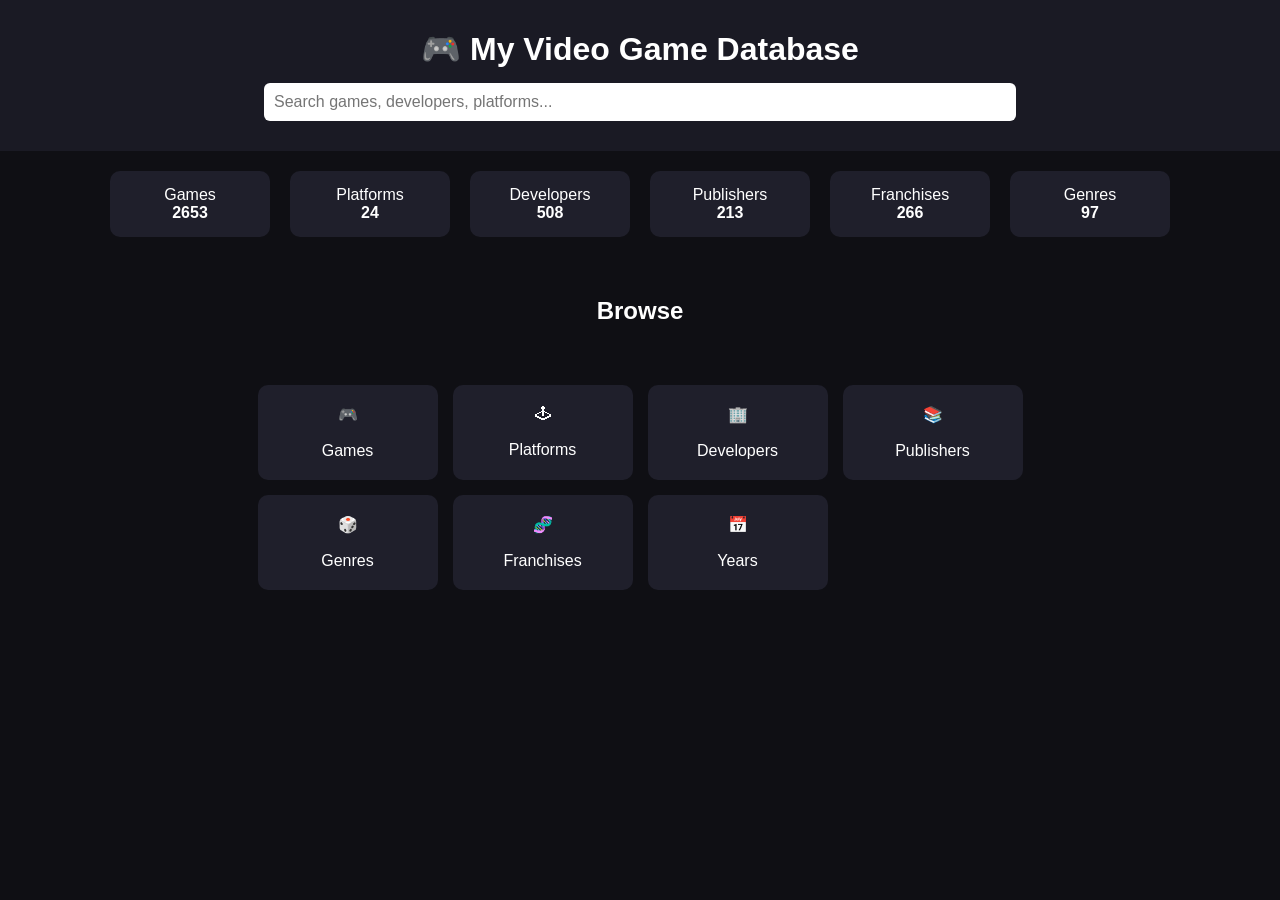
==== index.html @ 5c21e67e "Update index.html" ====
<!DOCTYPE html>
<html lang="en">
<head>
<meta charset="UTF-8" />
<meta name="viewport" content="width=device-width, initial-scale=1.0"/>
<title>My Video Game Database</title>

<style>
    body {
        font-family: Arial, sans-serif;
        margin: 0;
        background: #0f0f14;
        color: #ffffff;
    }

    header {
        padding: 30px;
        text-align: center;
        background: #1a1a24;
    }

    h1 {
        margin: 0;
        font-size: 32px;
    }

    #search {
        margin-top: 15px;
        width: 60%;
        padding: 10px;
        font-size: 16px;
        border-radius: 6px;
        border: none;
    }

    .stats {
        display: flex;
        justify-content: center;
        gap: 20px;
        padding: 20px;
        flex-wrap: wrap;
    }

    .stat-box {
        background: #1f1f2b;
        padding: 15px 20px;
        border-radius: 10px;
        min-width: 120px;
        text-align: center;
    }

    .section {
        padding: 20px;
        text-align: center;
    }

    .grid {
        display: grid;
        grid-template-columns: repeat(auto-fit, minmax(180px, 1fr));
        gap: 15px;
        padding: 20px;
        max-width: 900px;
        margin: auto;
    }

    .card {
        background: #1f1f2b;
        padding: 20px;
        border-radius: 10px;
        cursor: pointer;
        transition: 0.2s;
        text-decoration: none;
        color: white;
    }

    .card:hover {
        background: #2a2a3a;
        transform: translateY(-2px);
    }

    #results {
        max-width: 900px;
        margin: auto;
        padding: 10px;
    }

    .result-item {
        background: #1f1f2b;
        margin: 5px 0;
        padding: 10px;
        border-radius: 6px;
        cursor: pointer;
    }

    .result-item:hover {
        background: #2a2a3a;
    }
</style>
</head>

<body>

<header>
    <h1>🎮 My Video Game Database</h1>
    <input id="search" placeholder="Search games, developers, platforms..." />
</header>

<div class="stats" id="stats"></div>

<div class="section">
    <h2>Browse</h2>

    <div class="grid">
        <div class="grid">
        
        <a class="card" href="browse.html?type=games">
        🎮<br><br>Games
        </a>
        
        <a class="card" href="browse.html?type=platforms">
        🕹<br><br>Platforms
        </a>
        
        <a class="card" href="browse.html?type=developers">
        🏢<br><br>Developers
        </a>
        
        <a class="card" href="browse.html?type=publishers">
        📚<br><br>Publishers
        </a>
        
        <a class="card" href="browse.html?type=genres">
        🎲<br><br>Genres
        </a>
        
        <a class="card" href="browse.html?type=franchises">
        🧬<br><br>Franchises
        </a>
        
        <a class="card" href="browse.html?type=years">
        📅<br><br>Years
        </a>
        
        </div>
</div>

<div id="results"></div>

<script>
let database = null;

fetch("database.json")
    .then(res => res.json())
    .then(data => {
        database = data;
        renderStats(data);
    });

function renderStats(data) {
    const stats = document.getElementById("stats");

    stats.innerHTML = `
        <div class="stat-box">Games<br><strong>${data.games.length}</strong></div>
        <div class="stat-box">Platforms<br><strong>${data.platforms.length}</strong></div>
        <div class="stat-box">Developers<br><strong>${data.developers.length}</strong></div>
        <div class="stat-box">Publishers<br><strong>${data.publishers.length}</strong></div>
        <div class="stat-box">Franchises<br><strong>${data.franchises.length}</strong></div>
        <div class="stat-box">Genres<br><strong>${data.genres.length}</strong></div>
    `;
}

document.getElementById("search").addEventListener("input", function(e) {
    const query = e.target.value.toLowerCase();
    const results = document.getElementById("results");

    if (!database || query.length < 2) {
        results.innerHTML = "";
        return;
    }

    let matches = [];

    // Search games
    database.games.forEach(game => {
        if (game.title.toLowerCase().includes(query)) {
            matches.push(`🎮 ${game.title}`);
        }
    });

    // Search developers
    database.developers.forEach(dev => {
        if (dev.name.toLowerCase().includes(query)) {
            matches.push(`🏢 ${dev.name}`);
        }
    });

    // Search platforms
    database.platforms.forEach(p => {
        if (p.name.toLowerCase().includes(query)) {
            matches.push(`🕹 ${p.name}`);
        }
    });

    // Search franchises
    database.franchises.forEach(f => {
        if (f.name.toLowerCase().includes(query)) {
            matches.push(`📚 ${f.name}`);
        }
    });

    results.innerHTML = matches.slice(0, 20)
        .map(m => `<div class="result-item">${m}</div>`)
        .join("");
});
</script>

</body>
</html>
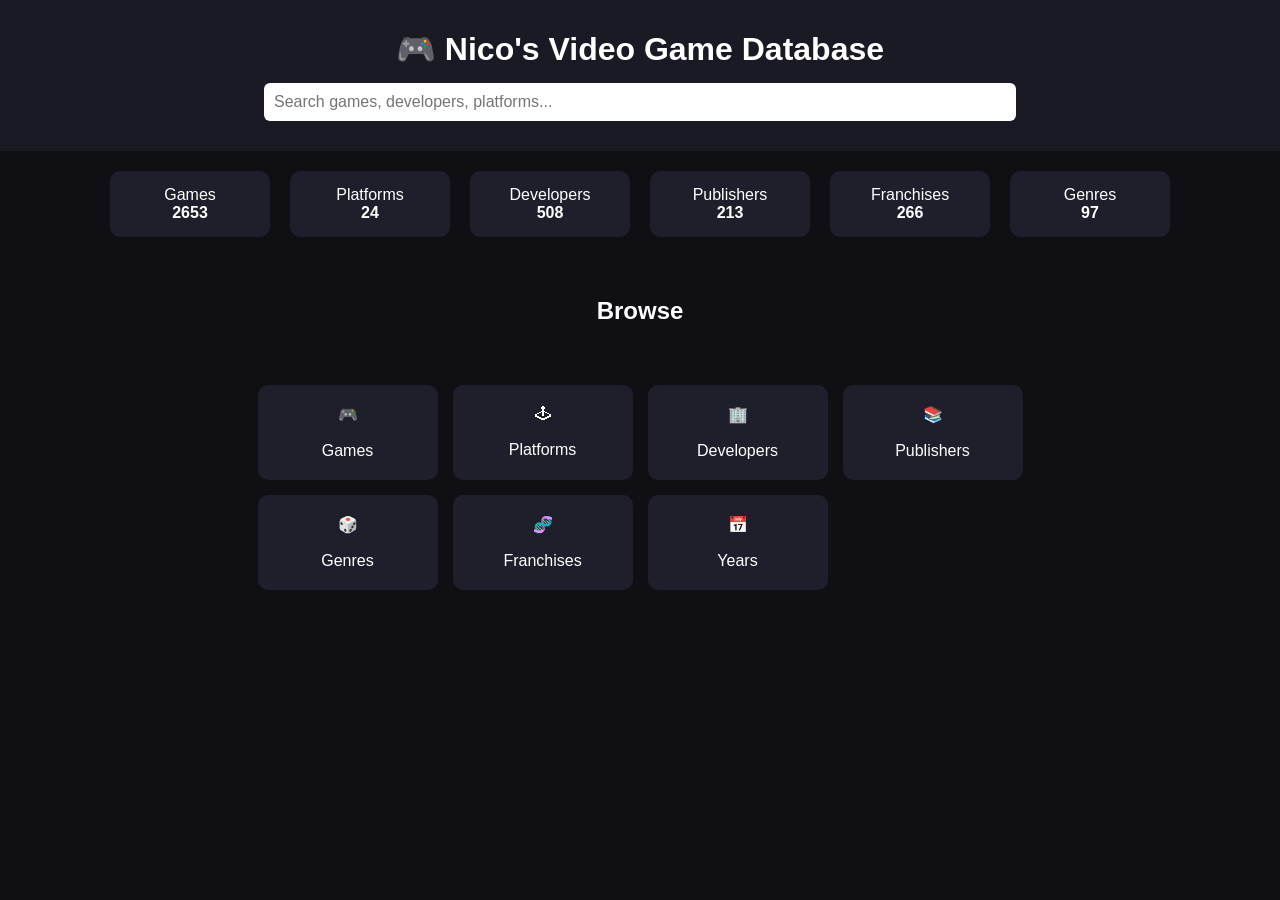
==== commit 07e7bc79: "Update index.html" ====
--- a/index.html
+++ b/index.html
@@ -3,7 +3,7 @@
 <head>
 <meta charset="UTF-8" />
 <meta name="viewport" content="width=device-width, initial-scale=1.0"/>
-<title>My Video Game Database</title>
+<title>Nico's Video Game Database</title>
 
 <style>
     body {
@@ -101,7 +101,7 @@
 <body>
 
 <header>
-    <h1>🎮 My Video Game Database</h1>
+    <h1>🎮 Nico's Video Game Database</h1>
     <input id="search" placeholder="Search games, developers, platforms..." />
 </header>
 
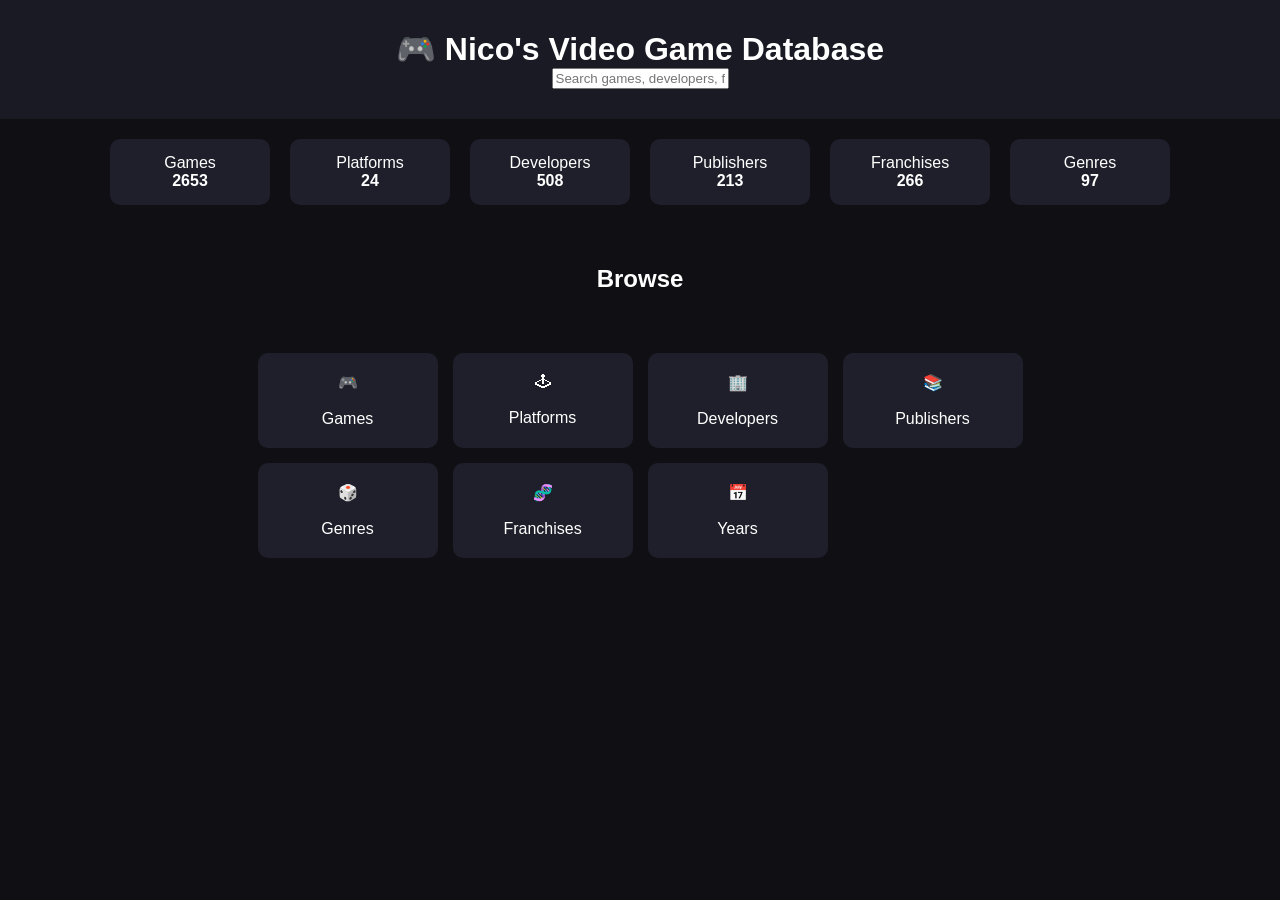
==== commit f35fd3b2: "Update index.html" ====
--- a/index.html
+++ b/index.html
@@ -102,7 +102,12 @@
 
 <header>
     <h1>🎮 Nico's Video Game Database</h1>
-    <input id="search" placeholder="Search games, developers, platforms..." />
+    
+    <div class="search-wrapper">
+    <input id="searchInput" placeholder="Search games, developers, franchises..." />
+    <div id="searchResults" class="search-results"></div>
+
+</div>
 </header>
 
 <div class="stats" id="stats"></div>
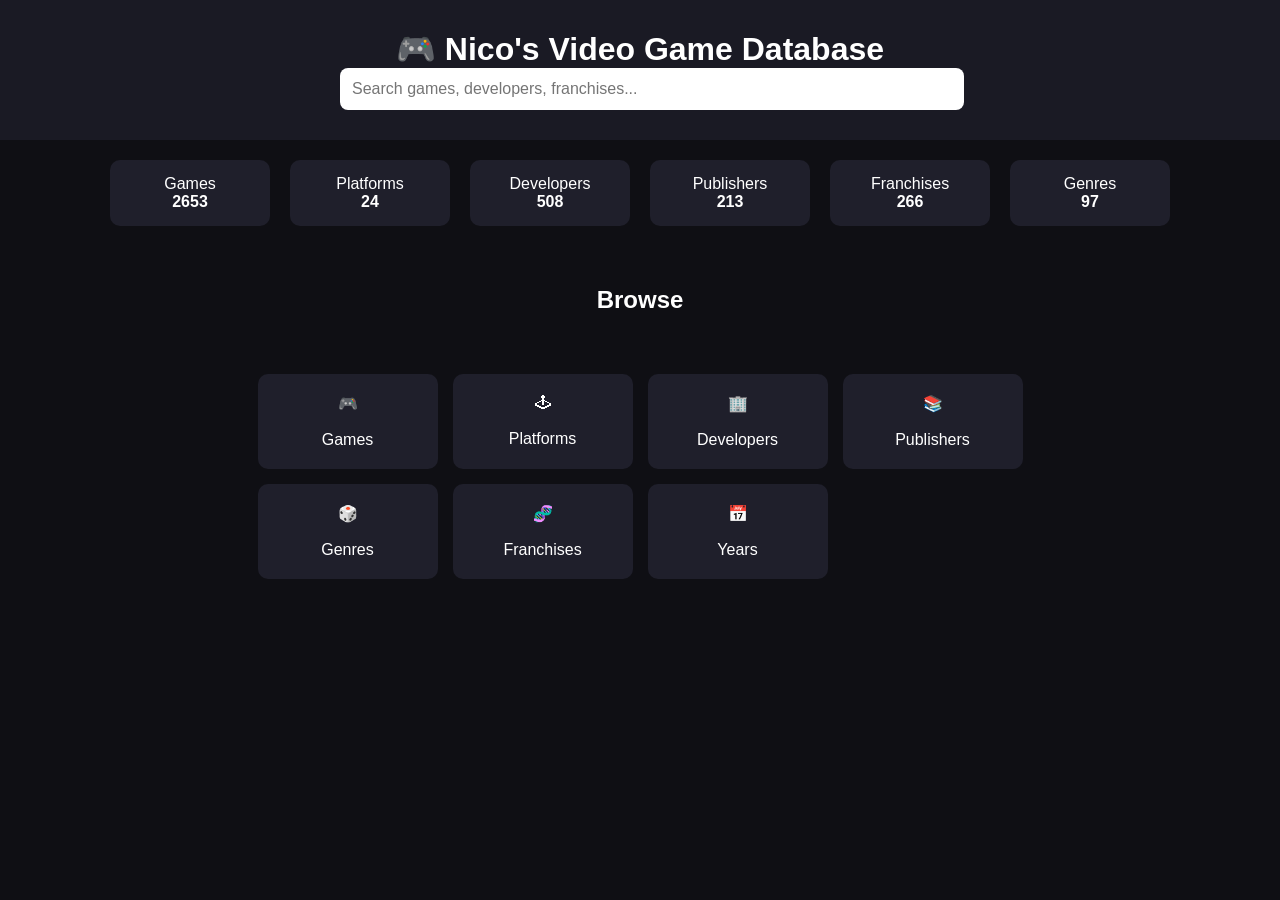
==== commit 81056de1: "Update index.html" ====
--- a/index.html
+++ b/index.html
@@ -24,13 +24,45 @@
         font-size: 32px;
     }
 
-    #search {
-        margin-top: 15px;
-        width: 60%;
+    .search-wrapper {
+        position: relative;
+        max-width: 600px;
+        margin: auto;
+    }
+    
+    #searchInput {
+        width: 100%;
+        padding: 12px;
+        border-radius: 8px;
+        border: none;
+        font-size: 16px;
+    }
+    
+    .search-results {
+        position: absolute;
+        top: 45px;
+        left: 0;
+        right: 0;
+        background: #1f1f2b;
+        border-radius: 8px;
+        overflow: hidden;
+        z-index: 1000;
+        display: none;
+    }
+    
+    .search-item {
         padding: 10px;
-        font-size: 16px;
-        border-radius: 6px;
-        border: none;
+        cursor: pointer;
+        border-bottom: 1px solid #2a2a3a;
+    }
+    
+    .search-item:hover {
+        background: #2b2b3d;
+    }
+    
+    .search-category {
+        font-size: 12px;
+        opacity: 0.6;
     }
 
     .stats {
@@ -183,39 +215,118 @@
         return;
     }
 
-    let matches = [];
-
-    // Search games
-    database.games.forEach(game => {
-        if (game.title.toLowerCase().includes(query)) {
-            matches.push(`🎮 ${game.title}`);
-        }
-    });
-
-    // Search developers
-    database.developers.forEach(dev => {
-        if (dev.name.toLowerCase().includes(query)) {
-            matches.push(`🏢 ${dev.name}`);
-        }
-    });
-
-    // Search platforms
-    database.platforms.forEach(p => {
+    let db = null;
+
+fetch("database.json")
+.then(res => res.json())
+.then(data => {
+    db = data;
+});
+
+const input = document.getElementById("searchInput");
+const resultsBox = document.getElementById("searchResults");
+
+input.addEventListener("input", () => {
+
+    const query = input.value.toLowerCase().trim();
+
+    if (!query || !db) {
+        resultsBox.style.display = "none";
+        return;
+    }
+
+    const results = [];
+
+    // --------------------
+    // SEARCH GAMES
+    // --------------------
+    db.games.forEach(g => {
+        if (g.title.toLowerCase().includes(query)) {
+            results.push({
+                type: "game",
+                name: g.title,
+                id: g.id,
+                link: `game.html?id=${g.id}`
+            });
+        }
+    });
+
+    // --------------------
+    // DEVELOPERS
+    // --------------------
+    db.developers.forEach(d => {
+        if (d.name.toLowerCase().includes(query)) {
+            results.push({
+                type: "developer",
+                name: d.name,
+                id: d.id,
+                link: `entity.html?type=developer&id=${d.id}`
+            });
+        }
+    });
+
+    // --------------------
+    // PUBLISHERS
+    // --------------------
+    db.publishers.forEach(p => {
         if (p.name.toLowerCase().includes(query)) {
-            matches.push(`🕹 ${p.name}`);
-        }
-    });
-
-    // Search franchises
-    database.franchises.forEach(f => {
+            results.push({
+                type: "publisher",
+                name: p.name,
+                id: p.id,
+                link: `entity.html?type=publisher&id=${p.id}`
+            });
+        }
+    });
+
+    // --------------------
+    // FRANCHISES
+    // --------------------
+    db.franchises.forEach(f => {
         if (f.name.toLowerCase().includes(query)) {
-            matches.push(`📚 ${f.name}`);
-        }
-    });
-
-    results.innerHTML = matches.slice(0, 20)
-        .map(m => `<div class="result-item">${m}</div>`)
-        .join("");
+            results.push({
+                type: "franchise",
+                name: f.name,
+                id: f.id,
+                link: `entity.html?type=franchise&id=${f.id}`
+            });
+        }
+    });
+
+    // --------------------
+    // PLATFORMS
+    // --------------------
+    db.platforms.forEach(p => {
+        if (p.name.toLowerCase().includes(query)) {
+            results.push({
+                type: "platform",
+                name: p.name,
+                id: p.id,
+                link: `entity.html?type=platform&id=${p.id}`
+            });
+        }
+    });
+
+    renderResults(results.slice(0, 10));
+});
+
+
+function renderResults(results) {
+
+    if (results.length === 0) {
+        resultsBox.style.display = "none";
+        return;
+    }
+
+    resultsBox.style.display = "block";
+
+    resultsBox.innerHTML = results.map(r => `
+        <a href="${r.link}" class="search-item">
+            <div class="search-category">${r.type}</div>
+            <div>${r.name}</div>
+        </a>
+    `).join("");
+}
 });
 </script>
 
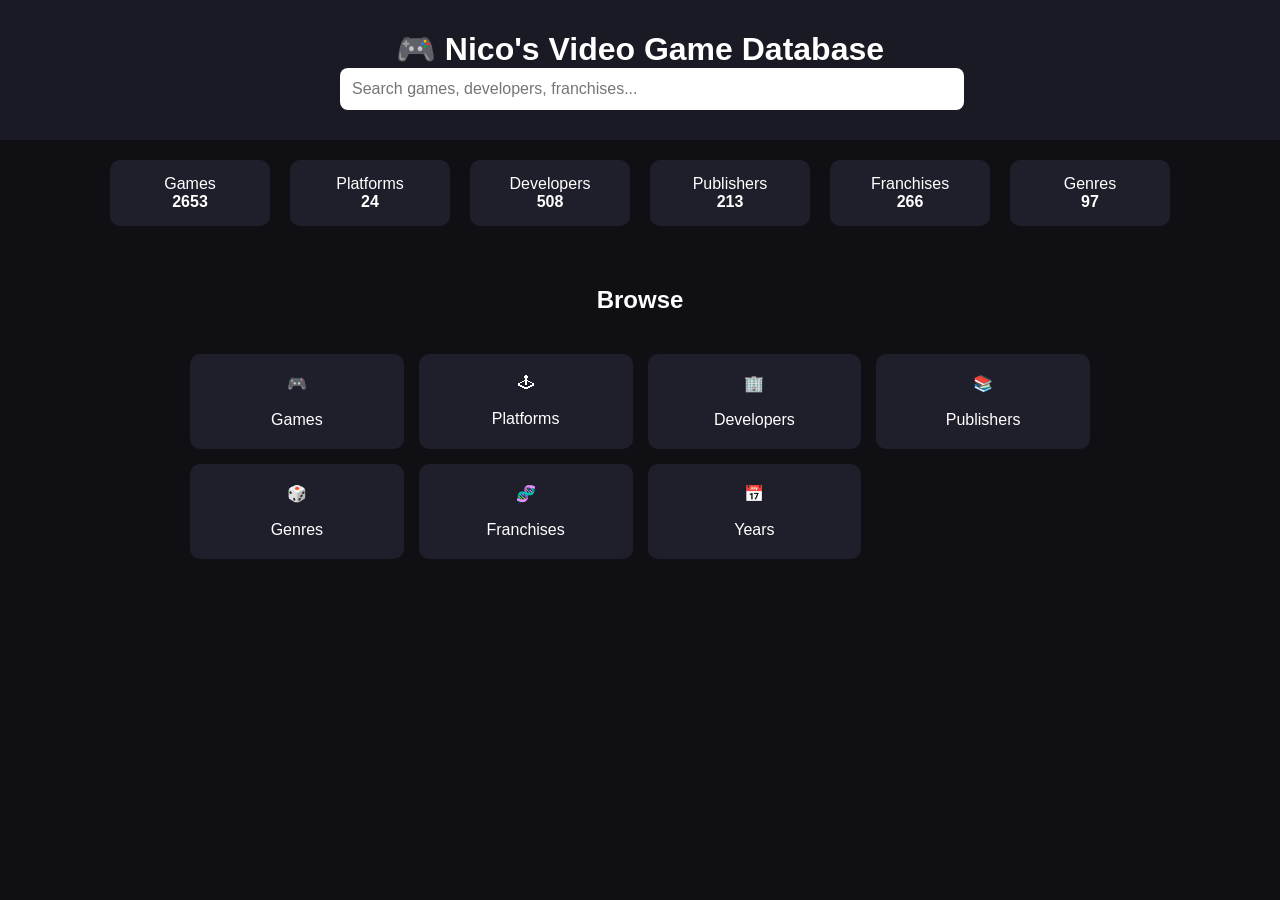
==== commit f5b80c8e: "Update index.html" ====
--- a/index.html
+++ b/index.html
@@ -29,7 +29,7 @@
         max-width: 600px;
         margin: auto;
     }
-    
+
     #searchInput {
         width: 100%;
         padding: 12px;
@@ -37,7 +37,7 @@
         border: none;
         font-size: 16px;
     }
-    
+
     .search-results {
         position: absolute;
         top: 45px;
@@ -49,17 +49,20 @@
         z-index: 1000;
         display: none;
     }
-    
+
     .search-item {
         padding: 10px;
         cursor: pointer;
         border-bottom: 1px solid #2a2a3a;
-    }
-    
+        text-decoration: none;
+        color: white;
+        display: block;
+    }
+
     .search-item:hover {
         background: #2b2b3d;
     }
-    
+
     .search-category {
         font-size: 12px;
         opacity: 0.6;
@@ -109,24 +112,6 @@
         background: #2a2a3a;
         transform: translateY(-2px);
     }
-
-    #results {
-        max-width: 900px;
-        margin: auto;
-        padding: 10px;
-    }
-
-    .result-item {
-        background: #1f1f2b;
-        margin: 5px 0;
-        padding: 10px;
-        border-radius: 6px;
-        cursor: pointer;
-    }
-
-    .result-item:hover {
-        background: #2a2a3a;
-    }
 </style>
 </head>
 
@@ -134,12 +119,11 @@
 
 <header>
     <h1>🎮 Nico's Video Game Database</h1>
-    
+
     <div class="search-wrapper">
-    <input id="searchInput" placeholder="Search games, developers, franchises..." />
-    <div id="searchResults" class="search-results"></div>
-
-</div>
+        <input id="searchInput" placeholder="Search games, developers, franchises..." />
+        <div id="searchResults" class="search-results"></div>
+    </div>
 </header>
 
 <div class="stats" id="stats"></div>
@@ -148,44 +132,27 @@
     <h2>Browse</h2>
 
     <div class="grid">
-        <div class="grid">
-        
-        <a class="card" href="browse.html?type=games">
-        🎮<br><br>Games
-        </a>
-        
-        <a class="card" href="browse.html?type=platforms">
-        🕹<br><br>Platforms
-        </a>
-        
-        <a class="card" href="browse.html?type=developers">
-        🏢<br><br>Developers
-        </a>
-        
-        <a class="card" href="browse.html?type=publishers">
-        📚<br><br>Publishers
-        </a>
-        
-        <a class="card" href="browse.html?type=genres">
-        🎲<br><br>Genres
-        </a>
-        
-        <a class="card" href="browse.html?type=franchises">
-        🧬<br><br>Franchises
-        </a>
-        
-        <a class="card" href="browse.html?type=years">
-        📅<br><br>Years
-        </a>
-        
-        </div>
+
+        <a class="card" href="browse.html?type=games">🎮<br><br>Games</a>
+        <a class="card" href="browse.html?type=platforms">🕹<br><br>Platforms</a>
+        <a class="card" href="browse.html?type=developers">🏢<br><br>Developers</a>
+        <a class="card" href="browse.html?type=publishers">📚<br><br>Publishers</a>
+        <a class="card" href="browse.html?type=genres">🎲<br><br>Genres</a>
+        <a class="card" href="browse.html?type=franchises">🧬<br><br>Franchises</a>
+        <a class="card" href="browse.html?type=years">📅<br><br>Years</a>
+
+    </div>
 </div>
-
-<div id="results"></div>
 
 <script>
 let database = null;
 
+const input = document.getElementById("searchInput");
+const resultsBox = document.getElementById("searchResults");
+
+/* -----------------------------
+   LOAD DATABASE
+----------------------------- */
 fetch("database.json")
     .then(res => res.json())
     .then(data => {
@@ -193,10 +160,11 @@
         renderStats(data);
     });
 
+/* -----------------------------
+   STATS
+----------------------------- */
 function renderStats(data) {
-    const stats = document.getElementById("stats");
-
-    stats.innerHTML = `
+    document.getElementById("stats").innerHTML = `
         <div class="stat-box">Games<br><strong>${data.games.length}</strong></div>
         <div class="stat-box">Platforms<br><strong>${data.platforms.length}</strong></div>
         <div class="stat-box">Developers<br><strong>${data.developers.length}</strong></div>
@@ -206,102 +174,70 @@
     `;
 }
 
-document.getElementById("search").addEventListener("input", function(e) {
-    const query = e.target.value.toLowerCase();
-    const results = document.getElementById("results");
+/* -----------------------------
+   SEARCH LOGIC
+----------------------------- */
+input.addEventListener("input", () => {
+
+    const query = input.value.toLowerCase().trim();
 
     if (!database || query.length < 2) {
-        results.innerHTML = "";
-        return;
-    }
-
-    let db = null;
-
-fetch("database.json")
-.then(res => res.json())
-.then(data => {
-    db = data;
-});
-
-const input = document.getElementById("searchInput");
-const resultsBox = document.getElementById("searchResults");
-
-input.addEventListener("input", () => {
-
-    const query = input.value.toLowerCase().trim();
-
-    if (!query || !db) {
         resultsBox.style.display = "none";
         return;
     }
 
     const results = [];
 
-    // --------------------
-    // SEARCH GAMES
-    // --------------------
-    db.games.forEach(g => {
+    /* GAMES */
+    database.games.forEach(g => {
         if (g.title.toLowerCase().includes(query)) {
             results.push({
                 type: "game",
                 name: g.title,
-                id: g.id,
                 link: `game.html?id=${g.id}`
             });
         }
     });
 
-    // --------------------
-    // DEVELOPERS
-    // --------------------
-    db.developers.forEach(d => {
+    /* DEVELOPERS */
+    database.developers.forEach(d => {
         if (d.name.toLowerCase().includes(query)) {
             results.push({
                 type: "developer",
                 name: d.name,
-                id: d.id,
                 link: `entity.html?type=developer&id=${d.id}`
             });
         }
     });
 
-    // --------------------
-    // PUBLISHERS
-    // --------------------
-    db.publishers.forEach(p => {
+    /* PUBLISHERS */
+    database.publishers.forEach(p => {
         if (p.name.toLowerCase().includes(query)) {
             results.push({
                 type: "publisher",
                 name: p.name,
-                id: p.id,
                 link: `entity.html?type=publisher&id=${p.id}`
             });
         }
     });
 
-    // --------------------
-    // FRANCHISES
-    // --------------------
-    db.franchises.forEach(f => {
+    /* FRANCHISES */
+    database.franchises.forEach(f => {
         if (f.name.toLowerCase().includes(query)) {
             results.push({
                 type: "franchise",
                 name: f.name,
-                id: f.id,
                 link: `entity.html?type=franchise&id=${f.id}`
             });
         }
     });
 
-    // --------------------
-    // PLATFORMS
-    // --------------------
-    db.platforms.forEach(p => {
+    /* PLATFORMS */
+    database.platforms.forEach(p => {
         if (p.name.toLowerCase().includes(query)) {
             results.push({
                 type: "platform",
                 name: p.name,
-                id: p.id,
                 link: `entity.html?type=platform&id=${p.id}`
             });
         }
@@ -310,10 +246,12 @@
     renderResults(results.slice(0, 10));
 });
 
-
+/* -----------------------------
+   RENDER RESULTS
+----------------------------- */
 function renderResults(results) {
 
-    if (results.length === 0) {
+    if (!results.length) {
         resultsBox.style.display = "none";
         return;
     }
@@ -321,12 +259,20 @@
     resultsBox.style.display = "block";
 
     resultsBox.innerHTML = results.map(r => `
-        <a href="${r.link}" class="search-item">
+        <a class="search-item" href="${r.link}">
             <div class="search-category">${r.type}</div>
             <div>${r.name}</div>
         </a>
     `).join("");
 }
+
+/* -----------------------------
+   CLICK OUTSIDE TO CLOSE
+----------------------------- */
+document.addEventListener("click", (e) => {
+    if (!document.querySelector(".search-wrapper").contains(e.target)) {
+        resultsBox.style.display = "none";
+    }
 });
 </script>
 
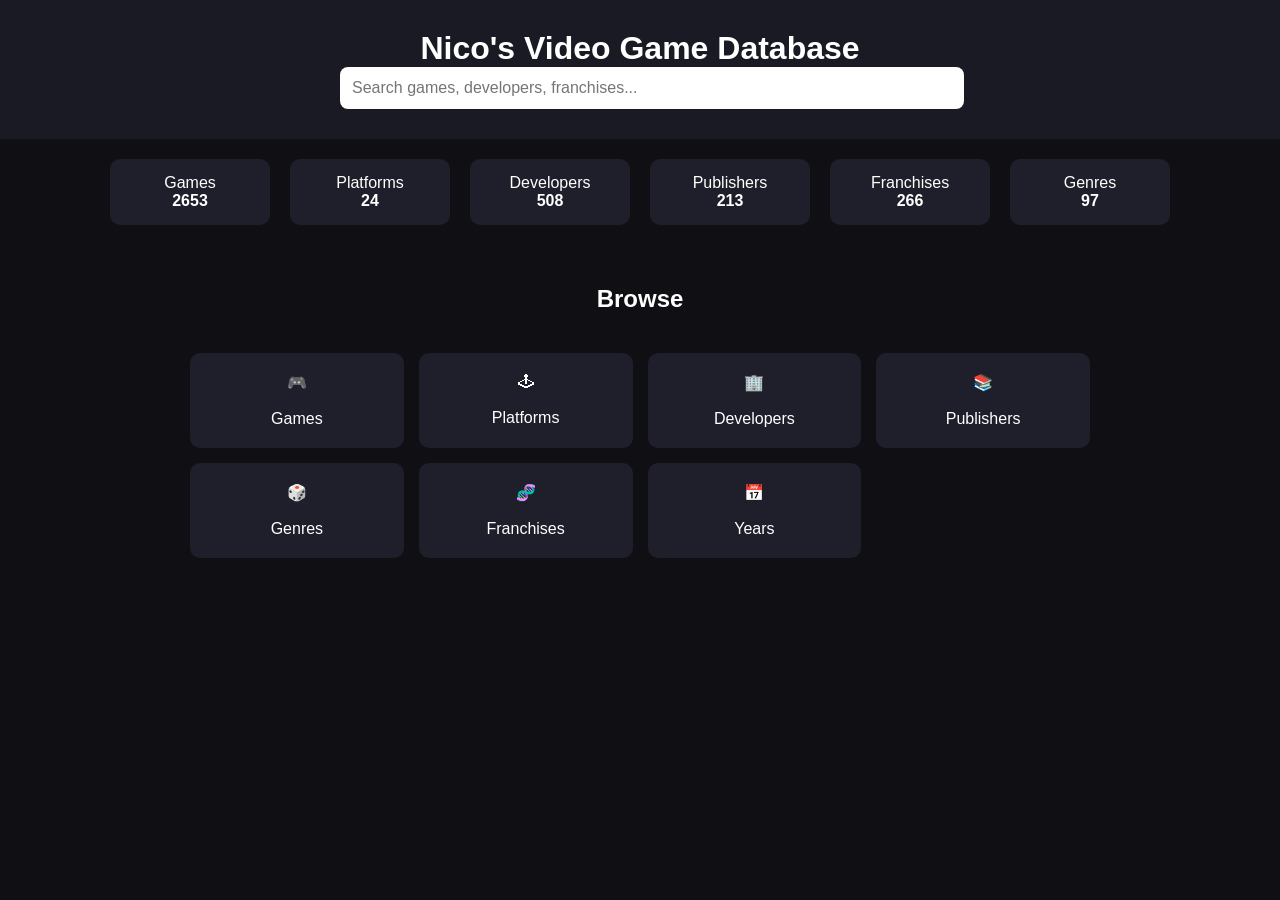
==== commit 08c1c4fb: "Update index.html" ====
--- a/index.html
+++ b/index.html
@@ -118,7 +118,7 @@
 <body>
 
 <header>
-    <h1>🎮 Nico's Video Game Database</h1>
+    <h1> Nico's Video Game Database</h1>
 
     <div class="search-wrapper">
         <input id="searchInput" placeholder="Search games, developers, franchises..." />
@@ -145,11 +145,20 @@
 </div>
 
 <script>
+    
 let database = null;
 
 const input = document.getElementById("searchInput");
 const resultsBox = document.getElementById("searchResults");
-
+const typeIcons = {
+    game: "🎮 Game",
+    developer: "🏢 Developer",
+    publisher: "📚 Publisher",
+    franchise: "🧬 Franchise",
+    platform: "🕹 Platform"
+    
+};
+    
 /* -----------------------------
    LOAD DATABASE
 ----------------------------- */
@@ -243,7 +252,7 @@
         }
     });
 
-    renderResults(results.slice(0, 10));
+    renderResults(results);
 });
 
 /* -----------------------------
@@ -258,12 +267,44 @@
 
     resultsBox.style.display = "block";
 
-    resultsBox.innerHTML = results.map(r => `
-        <a class="search-item" href="${r.link}">
-            <div class="search-category">${r.type}</div>
-            <div>${r.name}</div>
-        </a>
-    `).join("");
+    const groups = {
+        game: [],
+        developer: [],
+        publisher: [],
+        franchise: [],
+        platform: []
+    };
+
+    results.forEach(r => {
+        if (groups[r.type]) {
+            groups[r.type].push(r);
+        }
+    });
+
+    resultsBox.innerHTML = `
+        ${renderGroup("🎮 Games", groups.game)}
+        ${renderGroup("🏢 Developers", groups.developer)}
+        ${renderGroup("📚 Publishers", groups.publisher)}
+        ${renderGroup("🧬 Franchises", groups.franchise)}
+        ${renderGroup("🕹 Platforms", groups.platform)}
+    `;
+}
+
+function renderGroup(title, items) {
+
+    if (!items.length) return "";
+
+    return `
+        <div style="padding:8px 10px; font-size:12px; opacity:0.6;">
+            ${typeIcons[title.split(" ")[1]?.toLowerCase()] || title}
+        </div>
+
+        ${items.map(r => `
+            <a class="search-item" href="${r.link}">
+                <div>${r.name}</div>
+            </a>
+        `).join("")}
+    `;
 }
 
 /* -----------------------------
